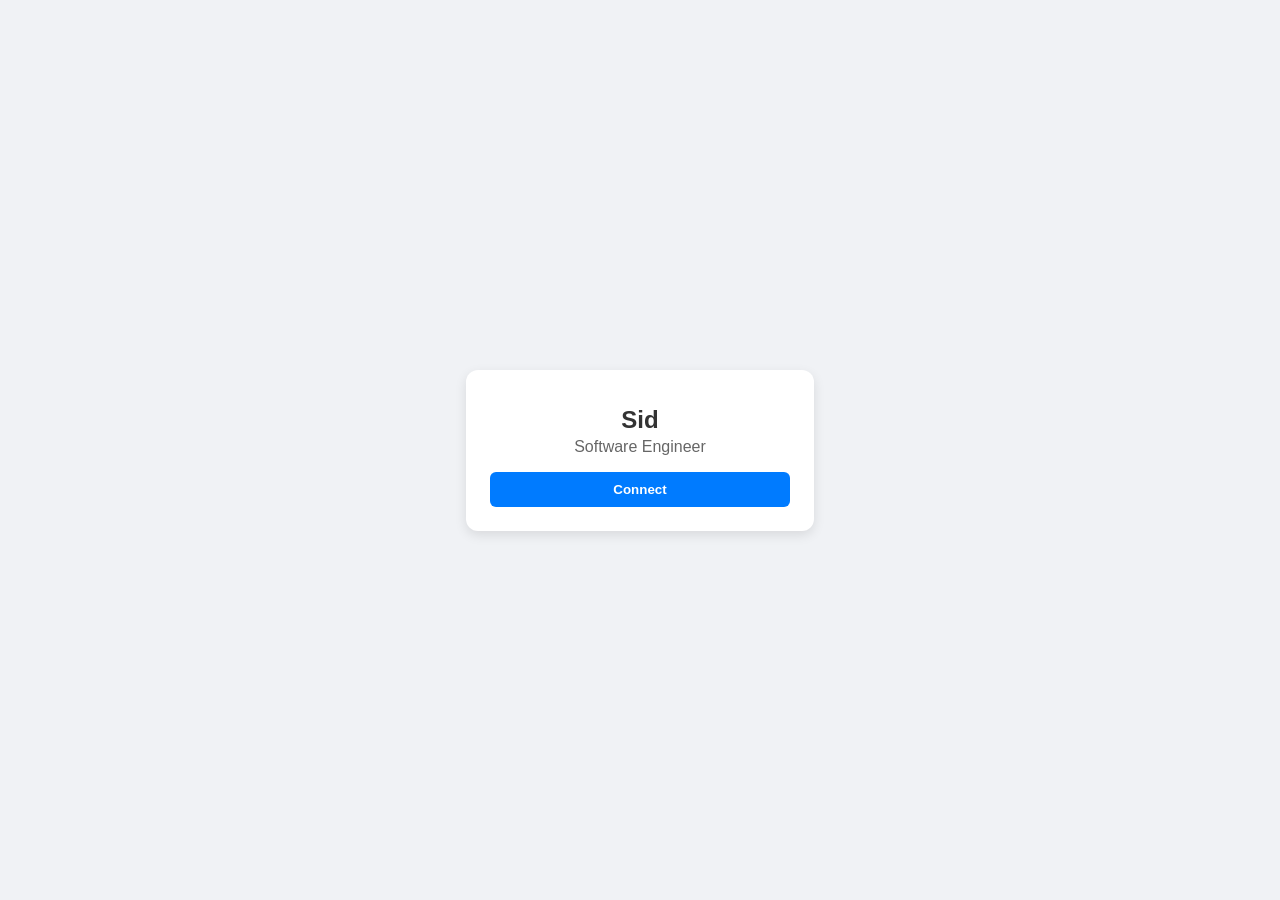
==== index.html @ d44f8f2e "writing proper code now" ====
<!DOCTYPE html>
<html>
<head>
    <style>
        body { font-family: Arial, sans-serif; background: #f0f2f5; display: flex; justify-content: center; align-items: center; height: 100vh; margin: 0; }
        .card { background: white; padding: 24px; border-radius: 12px; box-shadow: 0 4px 12px rgba(0,0,0,0.1); text-align: center; width: 300px; }
        h1 { color: #333; margin: 12px 0 4px 0; font-size: 24px; }
        p { color: #666; margin: 0 0 16px 0; }
        button { background: #007bff; color: white; border: none; padding: 10px 20px; border-radius: 6px; font-weight: bold; cursor: pointer; width: 100%; }
        button:hover { background: #0056b3; }
    </style>
</head>
<body>
    <div class="card">
        <h1>Sid</h1>
        <p>Software Engineer</p>
        <button>Connect</button>
    </div>
</body>
</html>
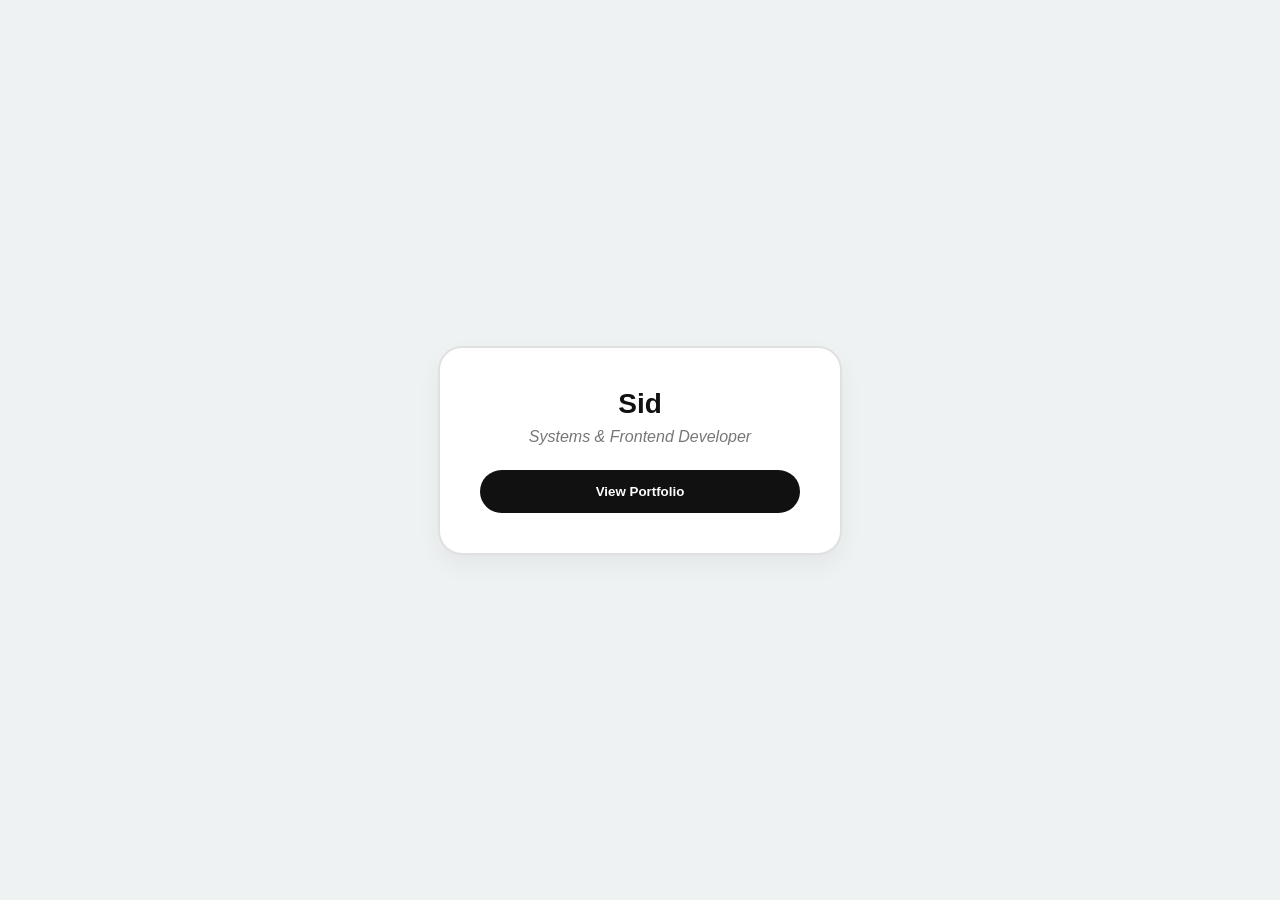
==== commit dd42a4a3: "creating actual stuff" ====
--- a/index.html
+++ b/index.html
@@ -2,19 +2,41 @@
 <html>
 <head>
     <style>
-        body { font-family: Arial, sans-serif; background: #f0f2f5; display: flex; justify-content: center; align-items: center; height: 100vh; margin: 0; }
-        .card { background: white; padding: 24px; border-radius: 12px; box-shadow: 0 4px 12px rgba(0,0,0,0.1); text-align: center; width: 300px; }
-        h1 { color: #333; margin: 12px 0 4px 0; font-size: 24px; }
-        p { color: #666; margin: 0 0 16px 0; }
-        button { background: #007bff; color: white; border: none; padding: 10px 20px; border-radius: 6px; font-weight: bold; cursor: pointer; width: 100%; }
-        button:hover { background: #0056b3; }
+        body { font-family: Arial, sans-serif; background: #eef2f3; display: flex; justify-content: center; align-items: center; height: 100vh; margin: 0; }
+        
+        /* The Card Box Component */
+        .card { 
+            background: #ffffff; 
+            padding: 40px;            /* Increased padding for internal breathing room */
+            border-radius: 24px;      /* Smoother, hyper-modern rounded corners */
+            box-shadow: 0 10px 25px rgba(0,0,0,0.05); 
+            text-align: center; 
+            width: 320px; 
+            border: 2px solid #e0e0e0; /* Added a subtle structural border */
+        }
+        
+        h1 { color: #111; margin: 0 0 8px 0; font-size: 28px; }
+        p { color: #777; margin: 0 0 24px 0; font-size: 16px; font-style: italic; }
+        
+        button { 
+            background: #111111;       /* Sleek black button styling */
+            color: white; 
+            border: none; 
+            padding: 14px 20px; 
+            border-radius: 50px;       /* Pill-shaped button */
+            font-weight: bold; 
+            cursor: pointer; 
+            width: 100%; 
+            transition: 0.2s ease;     /* Smooth transition gimmick for the hover effect */
+        }
+        button:hover { background: #444444; transform: scale(1.02); }
     </style>
 </head>
 <body>
     <div class="card">
         <h1>Sid</h1>
-        <p>Software Engineer</p>
-        <button>Connect</button>
+        <p>Systems & Frontend Developer</p>
+        <button>View Portfolio</button>
     </div>
 </body>
 </html>
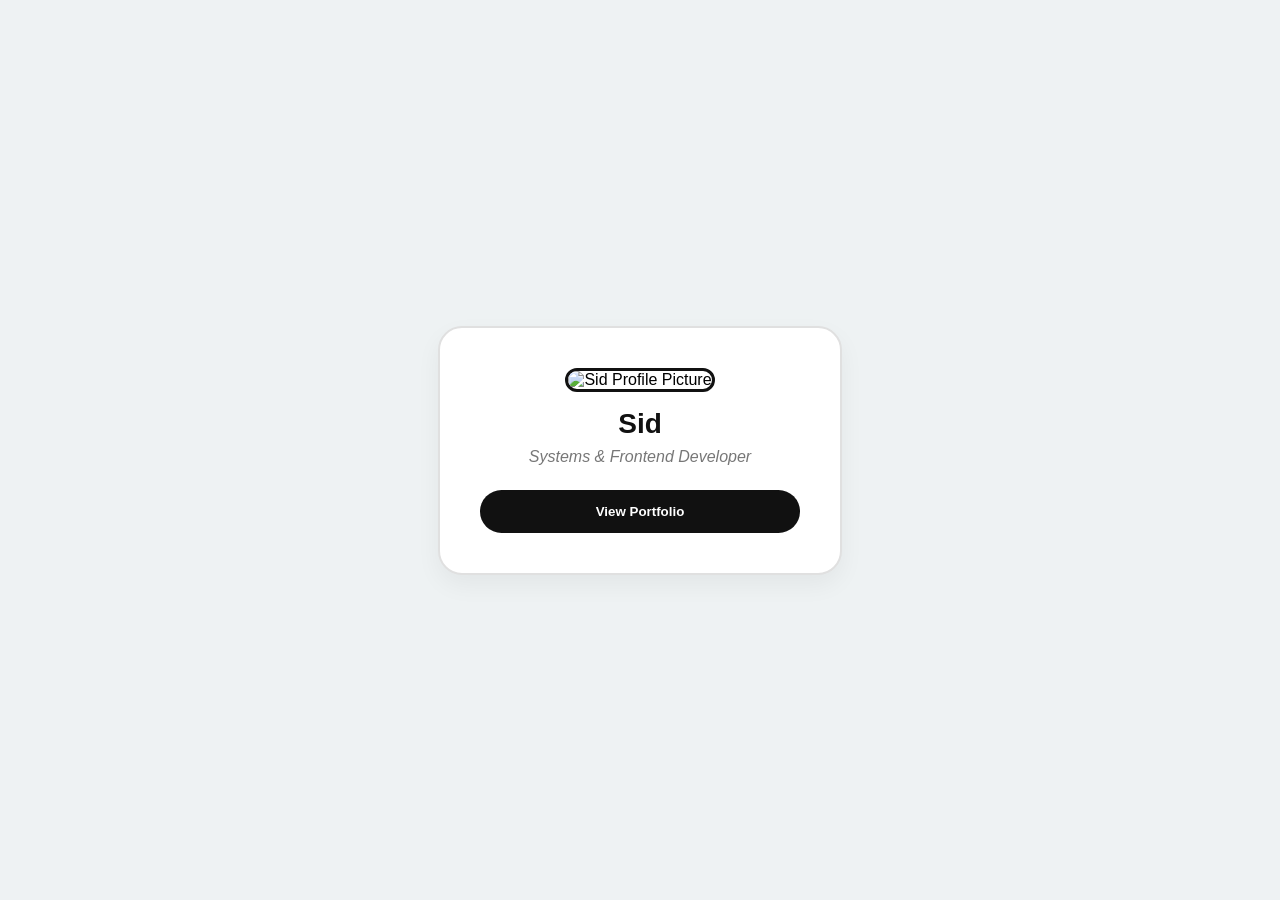
==== commit c1f908c9: "making more changes" ====
--- a/index.html
+++ b/index.html
@@ -3,40 +3,36 @@
 <head>
     <style>
         body { font-family: Arial, sans-serif; background: #eef2f3; display: flex; justify-content: center; align-items: center; height: 100vh; margin: 0; }
-        
-        /* The Card Box Component */
-        .card { 
-            background: #ffffff; 
-            padding: 40px;            /* Increased padding for internal breathing room */
-            border-radius: 24px;      /* Smoother, hyper-modern rounded corners */
-            box-shadow: 0 10px 25px rgba(0,0,0,0.05); 
-            text-align: center; 
-            width: 320px; 
-            border: 2px solid #e0e0e0; /* Added a subtle structural border */
-        }
-        
+        .card { background: #ffffff; padding: 40px; border-radius: 24px; box-shadow: 0 10px 25px rgba(0,0,0,0.05); text-align: center; width: 320px; border: 2px solid #e0e0e0; }
+        .avatar { width: 100px; height: 100px; border-radius: 50px; object-fit: cover; border: 3px solid #111111; margin-bottom: 16px; }
         h1 { color: #111; margin: 0 0 8px 0; font-size: 28px; }
         p { color: #777; margin: 0 0 24px 0; font-size: 16px; font-style: italic; }
-        
-        button { 
-            background: #111111;       /* Sleek black button styling */
-            color: white; 
-            border: none; 
-            padding: 14px 20px; 
-            border-radius: 50px;       /* Pill-shaped button */
-            font-weight: bold; 
-            cursor: pointer; 
-            width: 100%; 
-            transition: 0.2s ease;     /* Smooth transition gimmick for the hover effect */
+        button { background: #111111; color: white; border: none; padding: 14px 20px; border-radius: 50px; font-weight: bold; cursor: pointer; width: 100%; transition: 0.2s ease; }
+        button:hover { background: #444444; transform: scale(1.02); }
+        @media (max-width: 480px) {
+            .card { width: 80%; padding: 24px; border-radius: 16px; }
+            h1 { font-size: 22px; }
         }
-        button:hover { background: #444444; transform: scale(1.02); }
     </style>
 </head>
 <body>
     <div class="card">
+        <img class="avatar" src="https://images.unsplash.com/photo-1534528741775-53994a69daeb?w=150" alt="Sid Profile Picture">
         <h1>Sid</h1>
         <p>Systems & Frontend Developer</p>
-        <button>View Portfolio</button>
+        
+        <button id="portfolio-btn">View Portfolio</button>
     </div>
+
+    <script>
+        // Step 1: Reach into the DOM and grab the button object using its ID pointer
+        const button = document.getElementById("portfolio-btn");
+
+        // Step 2: Create an event listener (like an interrupt handler in systems programming)
+        // It listens for a "click" event, then executes an anonymous callback function
+        button.addEventListener("click", function() {
+            alert("Welcome to Sids portfolio! Systems and Frontend engineering combined.");
+        });
+    </script>
 </body>
 </html>
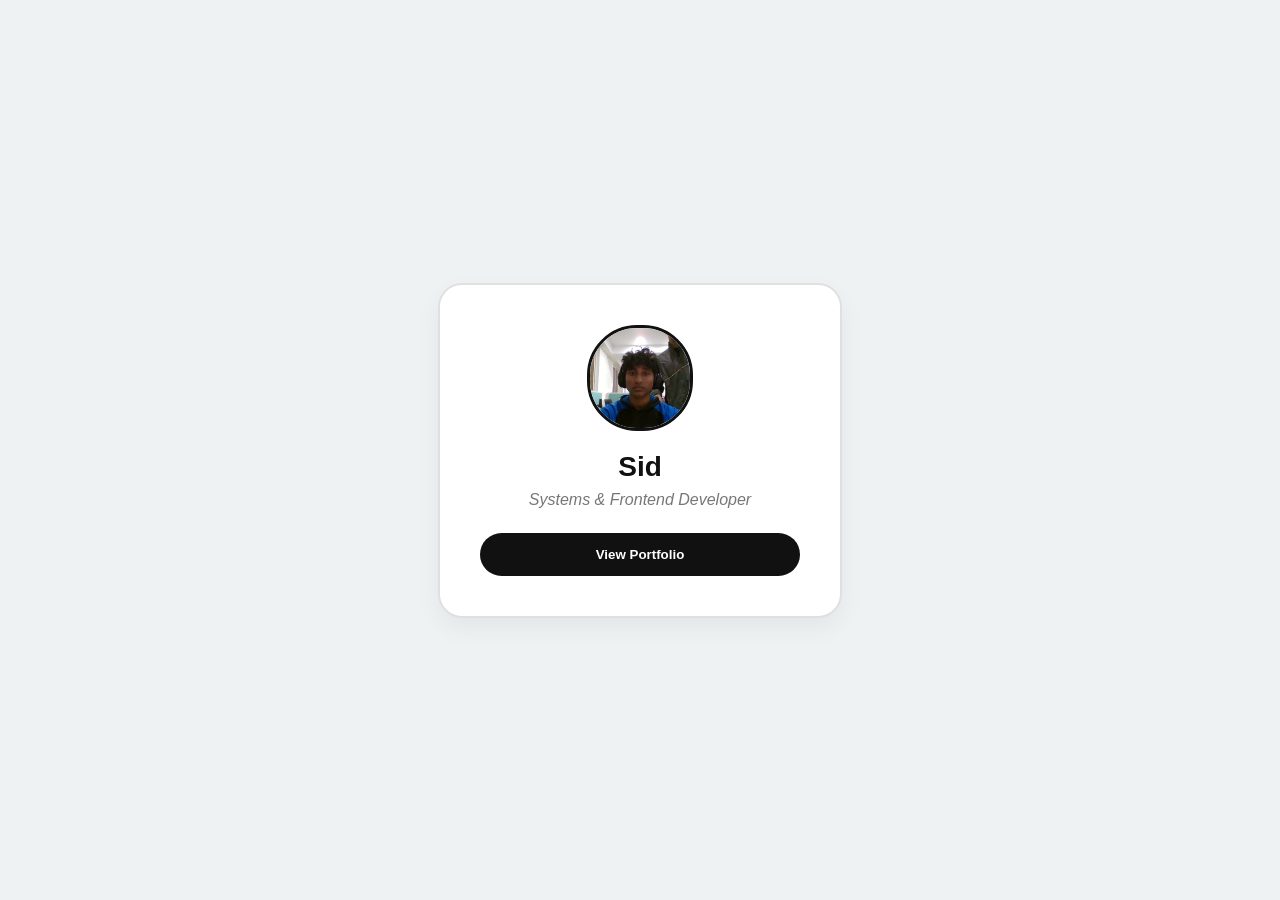
==== commit 9ddddbe6: "making even more changes" ====
--- a/index.html
+++ b/index.html
@@ -17,19 +17,14 @@
 </head>
 <body>
     <div class="card">
-        <img class="avatar" src="https://images.unsplash.com/photo-1534528741775-53994a69daeb?w=150" alt="Sid Profile Picture">
+        <img class="avatar" src="./me.jpg" alt="Sid Profile Picture">
         <h1>Sid</h1>
         <p>Systems & Frontend Developer</p>
-        
         <button id="portfolio-btn">View Portfolio</button>
     </div>
 
     <script>
-        // Step 1: Reach into the DOM and grab the button object using its ID pointer
         const button = document.getElementById("portfolio-btn");
-
-        // Step 2: Create an event listener (like an interrupt handler in systems programming)
-        // It listens for a "click" event, then executes an anonymous callback function
         button.addEventListener("click", function() {
             alert("Welcome to Sids portfolio! Systems and Frontend engineering combined.");
         });
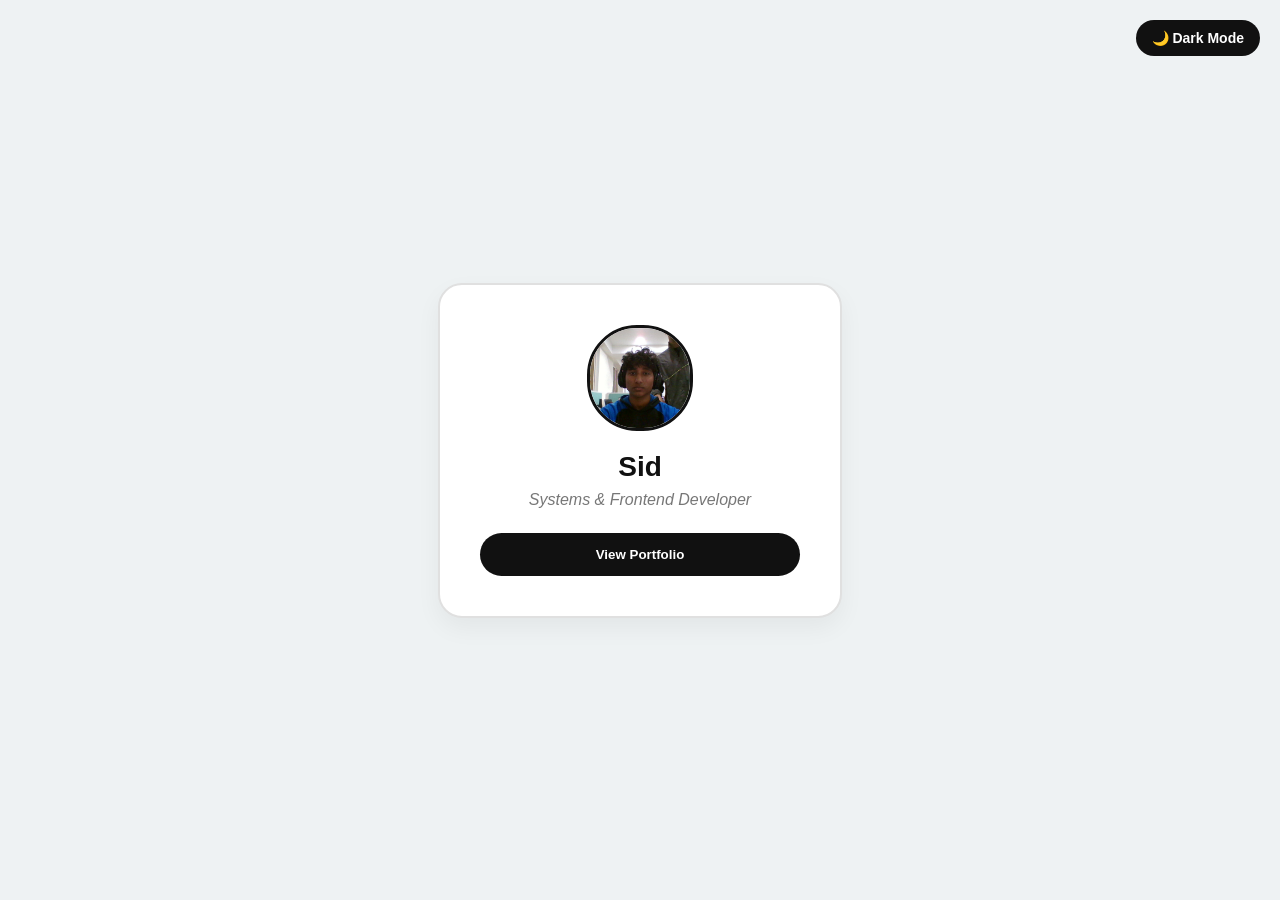
==== commit c216ae9d: "color theme changing" ====
--- a/index.html
+++ b/index.html
@@ -2,20 +2,85 @@
 <html>
 <head>
     <style>
-        body { font-family: Arial, sans-serif; background: #eef2f3; display: flex; justify-content: center; align-items: center; height: 100vh; margin: 0; }
-        .card { background: #ffffff; padding: 40px; border-radius: 24px; box-shadow: 0 10px 25px rgba(0,0,0,0.05); text-align: center; width: 320px; border: 2px solid #e0e0e0; }
-        .avatar { width: 100px; height: 100px; border-radius: 50px; object-fit: cover; border: 3px solid #111111; margin-bottom: 16px; }
-        h1 { color: #111; margin: 0 0 8px 0; font-size: 28px; }
-        p { color: #777; margin: 0 0 24px 0; font-size: 16px; font-style: italic; }
-        button { background: #111111; color: white; border: none; padding: 14px 20px; border-radius: 50px; font-weight: bold; cursor: pointer; width: 100%; transition: 0.2s ease; }
-        button:hover { background: #444444; transform: scale(1.02); }
-        @media (max-width: 480px) {
-            .card { width: 80%; padding: 24px; border-radius: 16px; }
-            h1 { font-size: 22px; }
+        /* =======================================================
+           CSS DYNAMIC VARIABLES DEFINITION
+           ======================================================= */
+        :root {
+            --bg-color: #eef2f3;
+            --card-bg: #ffffff;
+            --text-color: #111111;
+            --sub-text: #777777;
+            --border-color: #e0e0e0;
+            --btn-bg: #111111;
+            --btn-text: #ffffff;
+        }
+
+        /* The Dark Mode Variant State */
+        [data-theme="dark"] {
+            --bg-color: #121212;
+            --card-bg: #1e1e1e;
+            --text-color: #f0f0f0;
+            --sub-text: #aaaaaa;
+            --border-color: #333333;
+            --btn-bg: #ffffff;
+            --btn-text: #111111;
+        }
+
+        /* Applying the variables to the layout components */
+        body { 
+            font-family: Arial, sans-serif; 
+            background: var(--bg-color); 
+            color: var(--text-color);
+            display: flex; 
+            justify-content: center; 
+            align-items: center; 
+            height: 100vh; 
+            margin: 0;
+            transition: background 0.3s ease, color 0.3s ease; /* Smooth fade when shifting themes */
+        }
+        
+        .card { 
+            background: var(--card-bg); 
+            padding: 40px; 
+            border-radius: 24px; 
+            box-shadow: 0 10px 25px rgba(0,0,0,0.05); 
+            text-align: center; 
+            width: 320px; 
+            border: 2px solid var(--border-color); 
+            transition: background 0.3s ease, border 0.3s ease;
+        }
+
+        .avatar { width: 100px; height: 100px; border-radius: 50px; object-fit: cover; border: 3px solid var(--text-color); margin-bottom: 16px; }
+        h1 { color: var(--text-color); margin: 0 0 8px 0; font-size: 28px; }
+        p { color: var(--sub-text); margin: 0 0 24px 0; font-size: 16px; font-style: italic; }
+        
+        button { 
+            background: var(--btn-bg); 
+            color: var(--btn-text); 
+            border: none; 
+            padding: 14px 20px; 
+            border-radius: 50px; 
+            font-weight: bold; 
+            cursor: pointer; 
+            width: 100%; 
+            transition: 0.2s ease; 
+        }
+        button:hover { opacity: 0.8; transform: scale(1.02); }
+
+        /* Floating Theme Toggle Control Button */
+        .theme-toggle {
+            position: absolute;
+            top: 20px;
+            right: 20px;
+            width: auto;
+            padding: 10px 16px;
+            font-size: 14px;
         }
     </style>
 </head>
 <body>
+    <button class="theme-toggle" id="theme-btn">🌙 Dark Mode</button>
+
     <div class="card">
         <img class="avatar" src="./me.jpg" alt="Sid Profile Picture">
         <h1>Sid</h1>
@@ -24,9 +89,30 @@
     </div>
 
     <script>
-        const button = document.getElementById("portfolio-btn");
-        button.addEventListener("click", function() {
-            alert("Welcome to Sids portfolio! Systems and Frontend engineering combined.");
+        // Router Navigation Logic
+        const portfolioBtn = document.getElementById("portfolio-btn");
+        portfolioBtn.addEventListener("click", function() {
+            window.location.href = "./about.html";
+        });
+
+        // ==========================================
+        // THEME TOGGLE MUTATION LOGIC
+        // ==========================================
+        const themeBtn = document.getElementById("theme-btn");
+        
+        themeBtn.addEventListener("click", function() {
+            // Check what state the document structure currently is in
+            const currentTheme = document.documentElement.getAttribute("data-theme");
+
+            if (currentTheme === "dark") {
+                // If it is dark, remove the state label to fall back to default light variables
+                document.documentElement.removeAttribute("data-theme");
+                themeBtn.innerText = "🌙 Dark Mode";
+            } else {
+                // If it is light, inject the [data-theme="dark"] attribute token into the root HTML node
+                document.documentElement.setAttribute("data-theme", "dark");
+                themeBtn.innerText = "☀️ Light Mode";
+            }
         });
     </script>
 </body>
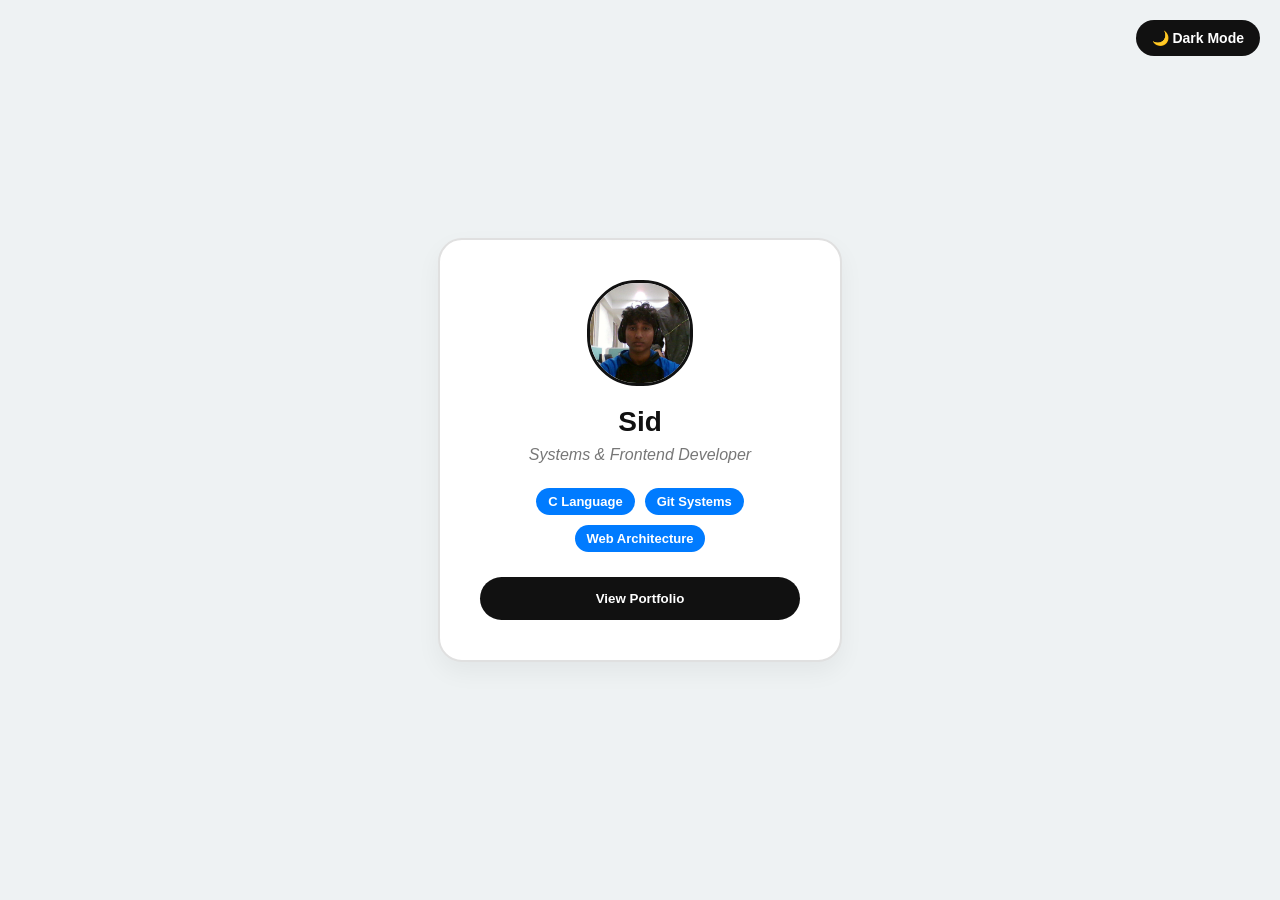
==== commit 6ebd27a4: "Experimentally implement skill chips container layout" ====
--- a/index.html
+++ b/index.html
@@ -1,82 +1,7 @@
 <!DOCTYPE html>
 <html>
 <head>
-    <style>
-        /* =======================================================
-           CSS DYNAMIC VARIABLES DEFINITION
-           ======================================================= */
-        :root {
-            --bg-color: #eef2f3;
-            --card-bg: #ffffff;
-            --text-color: #111111;
-            --sub-text: #777777;
-            --border-color: #e0e0e0;
-            --btn-bg: #111111;
-            --btn-text: #ffffff;
-        }
-
-        /* The Dark Mode Variant State */
-        [data-theme="dark"] {
-            --bg-color: #121212;
-            --card-bg: #1e1e1e;
-            --text-color: #f0f0f0;
-            --sub-text: #aaaaaa;
-            --border-color: #333333;
-            --btn-bg: #ffffff;
-            --btn-text: #111111;
-        }
-
-        /* Applying the variables to the layout components */
-        body { 
-            font-family: Arial, sans-serif; 
-            background: var(--bg-color); 
-            color: var(--text-color);
-            display: flex; 
-            justify-content: center; 
-            align-items: center; 
-            height: 100vh; 
-            margin: 0;
-            transition: background 0.3s ease, color 0.3s ease; /* Smooth fade when shifting themes */
-        }
-        
-        .card { 
-            background: var(--card-bg); 
-            padding: 40px; 
-            border-radius: 24px; 
-            box-shadow: 0 10px 25px rgba(0,0,0,0.05); 
-            text-align: center; 
-            width: 320px; 
-            border: 2px solid var(--border-color); 
-            transition: background 0.3s ease, border 0.3s ease;
-        }
-
-        .avatar { width: 100px; height: 100px; border-radius: 50px; object-fit: cover; border: 3px solid var(--text-color); margin-bottom: 16px; }
-        h1 { color: var(--text-color); margin: 0 0 8px 0; font-size: 28px; }
-        p { color: var(--sub-text); margin: 0 0 24px 0; font-size: 16px; font-style: italic; }
-        
-        button { 
-            background: var(--btn-bg); 
-            color: var(--btn-text); 
-            border: none; 
-            padding: 14px 20px; 
-            border-radius: 50px; 
-            font-weight: bold; 
-            cursor: pointer; 
-            width: 100%; 
-            transition: 0.2s ease; 
-        }
-        button:hover { opacity: 0.8; transform: scale(1.02); }
-
-        /* Floating Theme Toggle Control Button */
-        .theme-toggle {
-            position: absolute;
-            top: 20px;
-            right: 20px;
-            width: auto;
-            padding: 10px 16px;
-            font-size: 14px;
-        }
-    </style>
+    <link rel="stylesheet" href="./style.css">
 </head>
 <body>
     <button class="theme-toggle" id="theme-btn">🌙 Dark Mode</button>
@@ -85,35 +10,21 @@
         <img class="avatar" src="./me.jpg" alt="Sid Profile Picture">
         <h1>Sid</h1>
         <p>Systems & Frontend Developer</p>
-        <button id="portfolio-btn">View Portfolio</button>
+        
+        <div class="skills-container">
+            <span class="skill-chip">C Language</span>
+            <span class="skill-chip">Git Systems</span>
+            <span class="skill-chip">Web Architecture</span>
+        </div>
+
+        <button id="portfolio-btn" style="margin-top: 25px;">View Portfolio</button>
     </div>
 
     <script>
-        // Router Navigation Logic
-        const portfolioBtn = document.getElementById("portfolio-btn");
-        portfolioBtn.addEventListener("click", function() {
+        document.getElementById("portfolio-btn").addEventListener("click", () => {
             window.location.href = "./about.html";
         });
-
-        // ==========================================
-        // THEME TOGGLE MUTATION LOGIC
-        // ==========================================
-        const themeBtn = document.getElementById("theme-btn");
-        
-        themeBtn.addEventListener("click", function() {
-            // Check what state the document structure currently is in
-            const currentTheme = document.documentElement.getAttribute("data-theme");
-
-            if (currentTheme === "dark") {
-                // If it is dark, remove the state label to fall back to default light variables
-                document.documentElement.removeAttribute("data-theme");
-                themeBtn.innerText = "🌙 Dark Mode";
-            } else {
-                // If it is light, inject the [data-theme="dark"] attribute token into the root HTML node
-                document.documentElement.setAttribute("data-theme", "dark");
-                themeBtn.innerText = "☀️ Light Mode";
-            }
-        });
     </script>
+    <script src="./theme.js"></script>
 </body>
 </html>
--- a/style.css
+++ b/style.css
@@ -0,0 +1,93 @@
+/* =======================================================
+   GLOBAL VARIABLES & STATES
+   ======================================================= */
+:root {
+    --bg-color: #eef2f3;
+    --card-bg: #ffffff;
+    --text-color: #111111;
+    --sub-text: #777777;
+    --border-color: #e0e0e0;
+    --btn-bg: #111111;
+    --btn-text: #ffffff;
+}
+
+[data-theme="dark"] {
+    --bg-color: #121212;
+    --card-bg: #1e1e1e;
+    --text-color: #f0f0f0;
+    --sub-text: #aaaaaa;
+    --border-color: #333333;
+    --btn-bg: #ffffff;
+    --btn-text: #111111;
+}
+
+/* =======================================================
+   SHARED MASTER LAYOUTS
+   ======================================================= */
+body { 
+    font-family: Arial, sans-serif; 
+    background: var(--bg-color); 
+    color: var(--text-color);
+    display: flex; 
+    flex-direction: column;
+    justify-content: center; 
+    align-items: center; 
+    min-height: 100vh; 
+    margin: 0;
+    padding: 20px;
+    box-sizing: border-box;
+    transition: background 0.3s ease, color 0.3s ease;
+}
+
+.card { 
+    background: var(--card-bg); 
+    padding: 40px; 
+    border-radius: 24px; 
+    box-shadow: 0 10px 25px rgba(0,0,0,0.05); 
+    text-align: center; 
+    width: 320px; 
+    border: 2px solid var(--border-color); 
+    transition: background 0.3s ease, border 0.3s ease;
+}
+
+.avatar { width: 100px; height: 100px; border-radius: 50px; object-fit: cover; border: 3px solid var(--text-color); margin-bottom: 16px; }
+h1 { color: var(--text-color); margin: 0 0 8px 0; font-size: 28px; }
+p { color: var(--sub-text); margin: 0 0 24px 0; font-size: 16px; font-style: italic; }
+
+button { 
+    background: var(--btn-bg); 
+    color: var(--btn-text); 
+    border: none; 
+    padding: 14px 20px; 
+    border-radius: 50px; 
+    font-weight: bold; 
+    cursor: pointer; 
+    width: 100%; 
+    transition: 0.2s ease; 
+}
+button:hover { opacity: 0.8; transform: scale(1.02); }
+
+.theme-toggle {
+    position: absolute;
+    top: 20px;
+    right: 20px;
+    width: auto;
+    padding: 10px 16px;
+    font-size: 14px;
+}
+
+.nav-links, .nav-link { display: flex; justify-content: space-between; margin-top: 30px; width: 100%; box-sizing: border-box; }
+.link, .nav-link { color: #007bff; text-decoration: none; font-weight: bold; }
+.link:hover, .nav-link:hover { text-decoration: underline; }
+
+/* Projects Specific Layouts */
+.project-grid { display: flex; flex-wrap: wrap; gap: 24px; justify-content: center; max-width: 1000px; width: 100%; margin-top: 20px; }
+.project-card { background: var(--card-bg); padding: 24px; border-radius: 16px; border: 2px solid var(--border-color); width: 280px; box-shadow: 0 4px 12px rgba(0,0,0,0.02); display: flex; flex-direction: column; justify-content: space-between; text-align: left; }
+.project-card h3 { margin: 0 0 10px 0; color: var(--text-color); font-size: 20px; text-transform: capitalize; }
+.project-card p { margin: 0 0 20px 0; color: var(--sub-text); font-size: 14px; line-height: 1.5; }
+.repo-link { display: inline-block; color: #007bff; text-decoration: none; font-weight: bold; font-size: 14px; }
+.tag-list { list-style: none; padding: 0; display: flex; gap: 8px; margin: 0; }
+.tag-list li { background: var(--border-color); color: var(--text-color); padding: 4px 10px; border-radius: 4px; font-size: 12px; font-weight: bold; }
+/* Skills Layout Variant */
+.skills-container { display: flex; gap: 10px; justify-content: center; margin-top: 20px; flex-wrap: wrap; }
+.skill-chip { background: #007bff; color: white; padding: 6px 12px; border-radius: 20px; font-size: 13px; font-weight: bold; }
